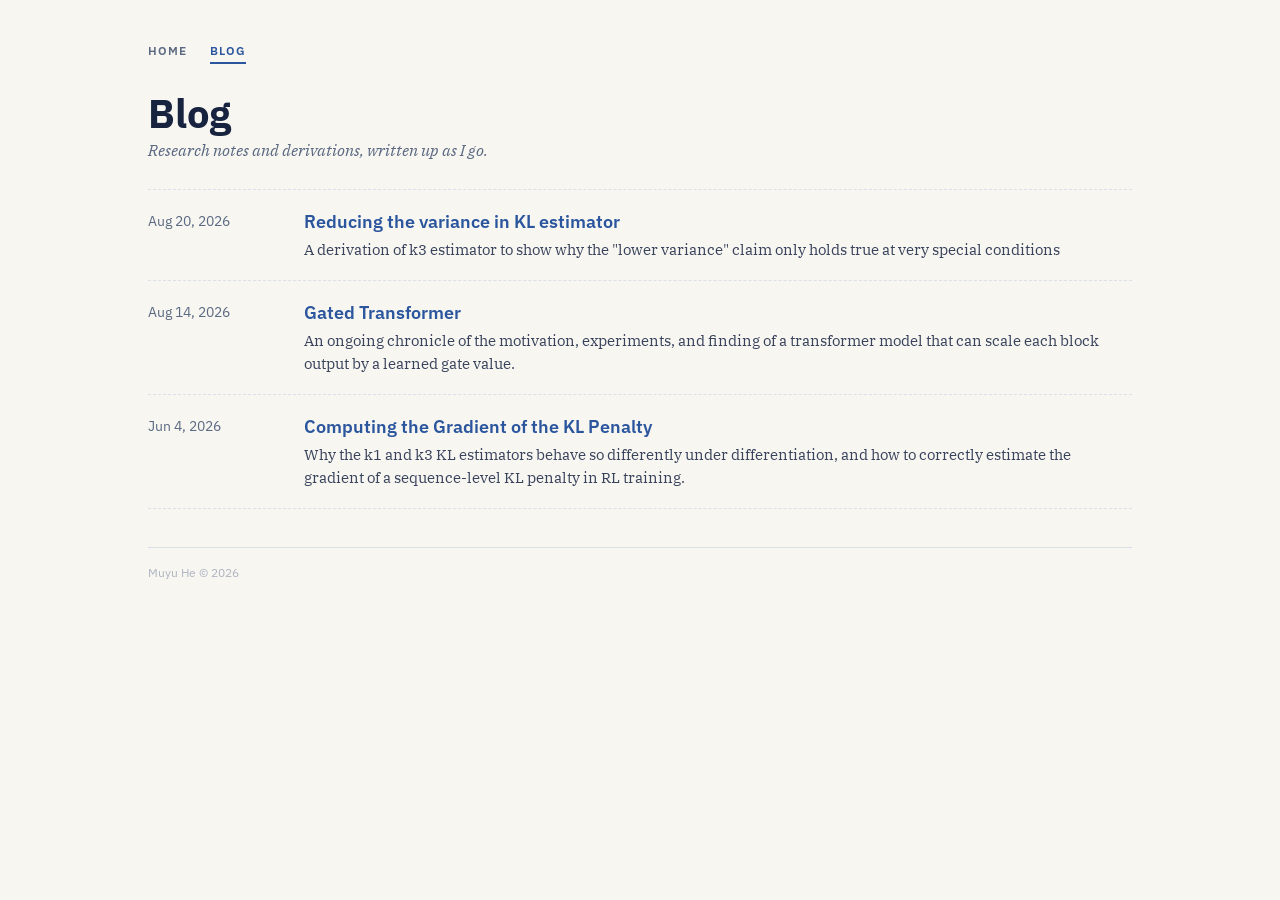
==== blog.html @ e43b126d "Fix Value Vectors paper link" ====
<!DOCTYPE html>
<html lang="en">
<head>
  <meta charset="utf-8" />
  <meta name="viewport" content="width=device-width, initial-scale=1" />
  <title>Blog — Muyu He</title>
  <link rel="icon" type="image/png" href="assets/avatar.png" />
  <link rel="apple-touch-icon" href="assets/avatar.png" />
  <meta name="description" content="Muyu He's research notes on LLMs, RL, and interpretability." />
  <link rel="preconnect" href="https://fonts.googleapis.com" />
  <link rel="preconnect" href="https://fonts.gstatic.com" crossorigin />
  <link href="https://fonts.googleapis.com/css2?family=IBM+Plex+Sans:wght@400;500;600;700&family=IBM+Plex+Serif:ital,wght@0,400;0,500;1,400&display=swap" rel="stylesheet" />
  <link rel="stylesheet" href="style.css" />
</head>
<body>
  <main class="page">
    <nav class="topnav">
      <a href="index.html">Home</a>
      <a href="blog.html" class="active">Blog</a>
    </nav>
    <header class="masthead">
      <h1 class="name">Blog</h1>
    </header>
    <p class="blog-sub">Research notes and derivations, written up as I go.</p>

    <div class="post-list" id="post-list"></div>

    <footer class="footer">Muyu He &copy; 2026</footer>
  </main>

  <script src="data.js?v=20260822-links"></script>
  <script src="blog.js"></script>
</body>
</html>
---- style.css ----
:root {
  /* Nous-inspired palette: off-white + deep blue */
  --ink: #18243f;
  --clay: #2b569e;
  --ivory: #f7f6f1;
  --muted: #5b6982;
  --hair: #dbdfe9;
  --card: #ffffff;
  --sans: "IBM Plex Sans", ui-sans-serif, -apple-system, sans-serif;
  --serif: "IBM Plex Serif", Georgia, serif;
}

* { box-sizing: border-box; }

body {
  margin: 0;
  background: var(--ivory);
  color: var(--ink);
  font-family: var(--serif);
  -webkit-font-smoothing: antialiased;
  text-rendering: optimizeLegibility;
}

.page {
  max-width: 1060px;
  margin: 0 auto;
  padding: 2.6rem clamp(1.1rem, 4vw, 2.4rem) 2rem;
}

/* ---- Top nav ---- */
.topnav {
  display: flex;
  gap: 1.4rem;
  margin-bottom: 1.4rem;
  font-family: var(--sans);
  font-size: 0.78rem;
  font-weight: 600;
  letter-spacing: 0.08em;
  text-transform: uppercase;
}
.topnav a {
  color: var(--muted);
  text-decoration: none;
  padding-bottom: 0.3rem;
  border-bottom: 2px solid transparent;
  transition: color 0.18s, border-color 0.18s;
}
.topnav a:hover { color: var(--ink); }
.topnav a.active { color: var(--clay); border-bottom-color: var(--clay); }

/* ---- Masthead ---- */
.masthead {
  display: flex;
  align-items: flex-end;
  justify-content: space-between;
  flex-wrap: wrap;
  gap: 0.9rem 1.4rem;
  padding-bottom: 0.5rem;
}
.name {
  font-family: var(--sans);
  font-weight: 700;
  font-size: clamp(1.9rem, 4vw, 2.5rem);
  letter-spacing: -0.01em;
  margin: 0;
}
.chips { display: flex; flex-wrap: wrap; gap: 0.5rem; }

/* ---- Chips (pills, matching the resume) ---- */
.chip {
  display: inline-flex;
  align-items: center;
  gap: 0.34em;
  padding: 0.24em 0.62em;
  border: 1px solid var(--hair);
  border-radius: 999px;
  background: var(--card);
  font-family: var(--sans);
  font-size: 0.8rem;
  color: var(--muted);
  text-decoration: none;
  line-height: 1;
  transition: border-color 0.18s, color 0.18s;
}
.chip:hover { border-color: var(--clay); color: var(--ink); }
.chip svg { height: 0.92em; width: auto; display: block; }
.repo-name svg { height: 0.95em; width: auto; vertical-align: -0.12em; margin-right: 0.35em; }
.chip .ico-ink { fill: var(--ink); }
.chip .ico-star { fill: var(--clay); }
.chip .count { color: var(--muted); }

/* ---- Sections ---- */
.section { margin-top: 2.1rem; }
.section-title {
  font-family: var(--sans);
  font-weight: 600;
  font-size: 1.3rem;
  color: var(--clay);
  margin: 0 0 0.9rem;
  padding-bottom: 0.35rem;
  border-bottom: 1px solid var(--hair);
}

/* ---- README / about (no box — sits on the background) ---- */
.readme {
  display: flex;
  gap: 2rem;
  align-items: flex-start;
}
.about {
  flex: 1;
  min-width: 0;
  font-size: 1rem;
  line-height: 1.6;
  color: #2c3550;
}
.portrait {
  flex-shrink: 0;
  width: 230px;
  height: 230px;
  object-fit: cover;
  border-radius: 12px;
  border: 1px solid var(--hair);
}
.about p { margin: 0 0 0.85rem; }
.about p:last-child { margin-bottom: 0; }
.about a { color: var(--clay); text-decoration: none; border-bottom: 1px solid var(--hair); }
.about a:hover { border-bottom-color: var(--clay); }
.about .loves {
  margin: 0 0 0.85rem;
  padding-left: 1.4rem;
}
.about .loves li { margin-bottom: 0.35rem; padding-left: 0.25rem; }
.about .loves li::marker { color: var(--clay); font-family: var(--sans); font-weight: 600; }

/* ---- 2x2 grid ---- */
.grid {
  display: grid;
  grid-template-columns: 1fr 1fr;
  gap: 1rem;
}

/* ---- Cards ---- */
.card {
  display: flex;
  flex-direction: column;
  background: var(--card);
  border: 1px solid var(--hair);
  border-radius: 12px;
  padding: 1.05rem 1.1rem 1.1rem;
  text-decoration: none;
  color: inherit;
  transition: border-color 0.2s, transform 0.2s, box-shadow 0.2s;
}
.card:hover {
  border-color: var(--clay);
  transform: translateY(-2px);
  box-shadow: 0 12px 30px -20px rgba(0, 0, 0, 0.4);
}

.card-head {
  display: flex;
  align-items: center;
  justify-content: space-between;
  gap: 0.6rem;
  margin-bottom: 0.6rem;
}
.repo-name { font-family: var(--sans); font-weight: 600; font-size: 1.02rem; }
.repo-name .owner { color: var(--muted); font-weight: 400; }

/* Paper thumbnail */
.thumb {
  aspect-ratio: 16 / 9;
  background: #eef0f5;
  border: 1px solid var(--hair);
  border-radius: 8px;
  overflow: hidden;
  margin-bottom: 0.7rem;
}
.thumb img { width: 100%; height: 100%; object-fit: cover; object-position: top center; display: block; }

.paper-meta {
  display: flex;
  align-items: center;
  justify-content: space-between;
  gap: 0.6rem;
  margin-bottom: 0.3rem;
}
.badge {
  font-family: var(--sans);
  font-size: 0.72rem;
  letter-spacing: 0.06em;
  text-transform: uppercase;
  color: var(--muted);
}
.paper-title {
  font-family: var(--sans);
  font-weight: 600;
  font-size: 1.02rem;
  line-height: 1.28;
  margin: 0 0 0.55rem;
}

/* Bullets */
.bullets { margin: 0.1rem 0 0; padding: 0; list-style: none; }
.bullets li {
  position: relative;
  padding-left: 0.95em;
  font-size: 0.92rem;
  line-height: 1.42;
  color: #39435c;
  margin-bottom: 0.3rem;
}
.bullets li:last-child { margin-bottom: 0; }
.bullets li::before {
  content: "–";
  position: absolute;
  left: 0;
  color: var(--clay);
}

/* ---- Blog index ---- */
.blog-sub {
  margin: -0.4rem 0 1.8rem;
  color: var(--muted);
  font-style: italic;
  font-size: 1rem;
}
.post-list { display: flex; flex-direction: column; }
.post-row {
  display: flex;
  gap: 1.6rem;
  padding: 1.2rem 0;
  border-top: 1px dashed var(--hair);
  text-decoration: none;
  color: inherit;
}
.post-list .post-row:last-child { border-bottom: 1px dashed var(--hair); }
.post-date {
  flex: 0 0 130px;
  font-family: var(--sans);
  font-size: 0.85rem;
  color: var(--muted);
  padding-top: 0.15rem;
}
.post-info { display: flex; flex-direction: column; gap: 0.3rem; }
.post-title {
  font-family: var(--sans);
  font-weight: 600;
  font-size: 1.15rem;
  color: var(--clay);
  transition: opacity 0.18s;
}
.post-row:hover .post-title { opacity: 0.75; }
.post-blurb { font-size: 0.95rem; line-height: 1.5; color: #39435c; }

@media (max-width: 560px) {
  .post-row { flex-direction: column; gap: 0.3rem; }
  .post-date { flex: none; }
}

/* ---- Blog post ---- */
.post { max-width: 720px; margin: 0 auto; }
.back-link {
  display: inline-block;
  font-family: var(--sans);
  font-size: 0.82rem;
  font-weight: 600;
  color: var(--muted);
  text-decoration: none;
  margin-bottom: 1.1rem;
}
.back-link:hover { color: var(--clay); }
.post-h1 {
  font-family: var(--sans);
  font-weight: 700;
  font-size: clamp(1.5rem, 4vw, 2rem);
  line-height: 1.25;
  letter-spacing: -0.01em;
  margin: 0 0 0.5rem;
}
.post-meta {
  font-family: var(--sans);
  font-size: 0.85rem;
  color: var(--muted);
  margin: 0 0 1.8rem;
  padding-bottom: 1.4rem;
  border-bottom: 1px solid var(--hair);
}
.post p {
  font-size: 1.02rem;
  line-height: 1.68;
  color: #223050;
  margin: 0 0 1.1rem;
}
.post h2 {
  font-family: var(--sans);
  font-weight: 600;
  font-size: 1.2rem;
  color: var(--clay);
  margin: 2.1rem 0 0.9rem;
}
.post code {
  font-family: "IBM Plex Mono", ui-monospace, monospace;
  font-size: 0.88em;
  background: #eef0f5;
  border: 1px solid var(--hair);
  border-radius: 4px;
  padding: 0.1em 0.4em;
}
.post pre {
  overflow-x: auto;
  margin: 0 0 1.1rem;
  padding: 1rem 1.1rem;
  background: #eef0f5;
  border: 1px solid var(--hair);
  border-radius: 8px;
}
.post pre code {
  display: block;
  min-width: max-content;
  padding: 0;
  background: none;
  border: 0;
  line-height: 1.6;
}
.post ol { padding-left: 1.3rem; margin: 0 0 1.1rem; }
.post ol li { font-size: 1.02rem; line-height: 1.6; margin-bottom: 0.5rem; color: #223050; }
.post a { color: var(--clay); }
.research-log { margin-top: 2.6rem; }
.research-entry { padding-bottom: 0.35rem; }
.entry-date-divider {
  display: flex;
  align-items: center;
  gap: 0.8rem;
  margin: 3rem 0 0.55rem !important;
  color: var(--muted) !important;
  font-size: 0.78rem !important;
  font-weight: 600 !important;
  letter-spacing: 0.06em;
  text-transform: uppercase;
}
.entry-date-divider::before,
.entry-date-divider::after {
  content: "";
  height: 1px;
  background: var(--hair);
}
.entry-date-divider::before { width: 1.25rem; }
.entry-date-divider::after { flex: 1; }
.entry-date-divider span {
  flex: none;
  padding: 0.35rem 0.7rem;
  background: var(--card);
  border: 1px solid var(--hair);
  border-radius: 999px;
}
.research-figure {
  width: min(100%, 640px);
  margin: 1.55rem auto 2rem;
}
.research-figure a {
  display: block;
  overflow: hidden;
  background: var(--card);
  border: 1px solid var(--hair);
  border-radius: 10px;
}
.research-figure img {
  display: block;
  width: 100%;
  height: auto;
}
.research-figure figcaption {
  margin-top: 0.55rem;
  padding: 0 0.1rem;
  font-family: var(--sans);
  font-size: 0.78rem;
  line-height: 1.45;
  color: var(--muted);
}
.citation-heading { margin-top: 3.2rem !important; }
.post-footer-link {
  margin-top: 2.2rem;
  padding-top: 1.4rem;
  border-top: 1px solid var(--hair);
  width: 100%;
}

/* KaTeX display blocks: let wide equations scroll instead of overflowing */
.katex-display {
  overflow-x: auto;
  overflow-y: hidden;
  padding: 0.5rem 0 1rem;
  margin: 0 0 1.1rem;
}
.katex-display > .katex { text-align: left; }

/* ---- Footer ---- */
.footer {
  margin-top: 2.4rem;
  padding-top: 1rem;
  border-top: 1px solid var(--hair);
  font-family: var(--sans);
  font-size: 0.78rem;
  color: #aeb4c2;
}

/* ---- Responsive ---- */
@media (max-width: 720px) {
  .grid { grid-template-columns: 1fr; }
  .masthead { align-items: flex-start; }
  .readme { flex-direction: column-reverse; align-items: center; }
  .portrait { width: 200px; height: 200px; }
}
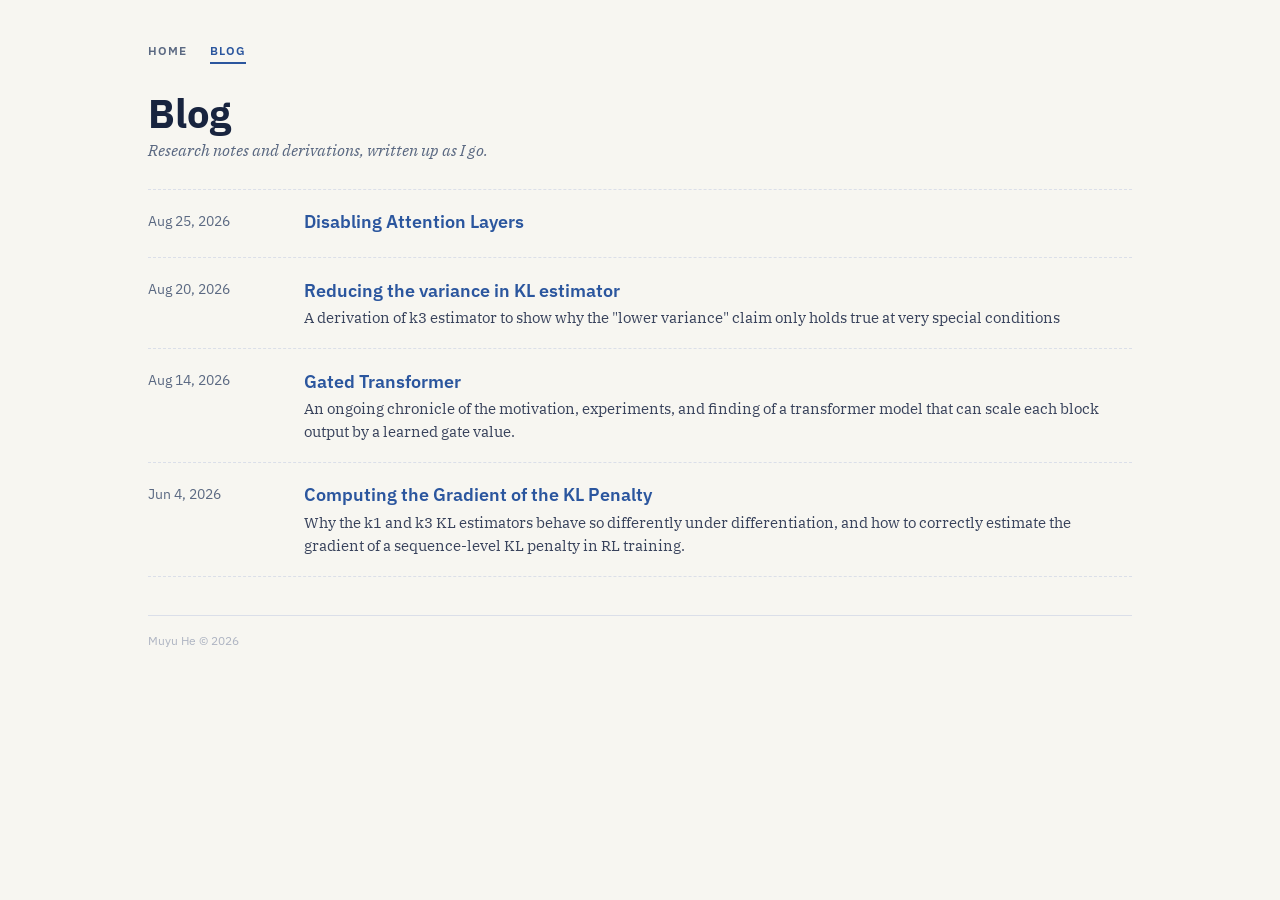
==== commit 4a205da0: "Add Disabling Attention Layers blog placeholder" ====
--- a/blog.html
+++ b/blog.html
@@ -28,7 +28,7 @@
     <footer class="footer">Muyu He &copy; 2026</footer>
   </main>
 
-  <script src="data.js?v=20260822-links"></script>
+  <script src="data.js?v=20260825-disabling-attention"></script>
   <script src="blog.js"></script>
 </body>
 </html>
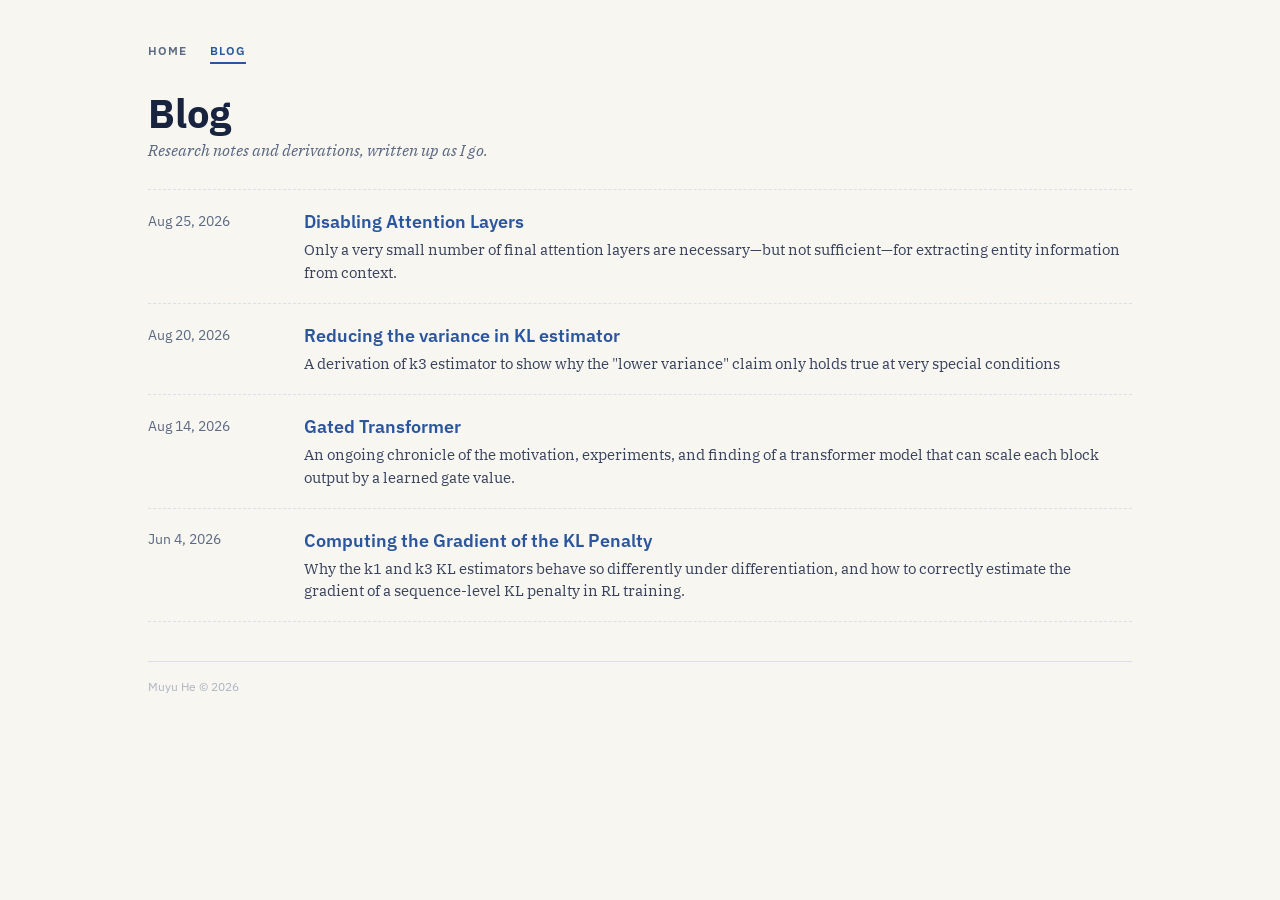
==== commit e9905eb0: "Publish Disabling Attention Layers post" ====
--- a/blog.html
+++ b/blog.html
@@ -28,7 +28,7 @@
     <footer class="footer">Muyu He &copy; 2026</footer>
   </main>
 
-  <script src="data.js?v=20260825-disabling-attention"></script>
+  <script src="data.js?v=20260825-disabling-attention-post"></script>
   <script src="blog.js"></script>
 </body>
 </html>
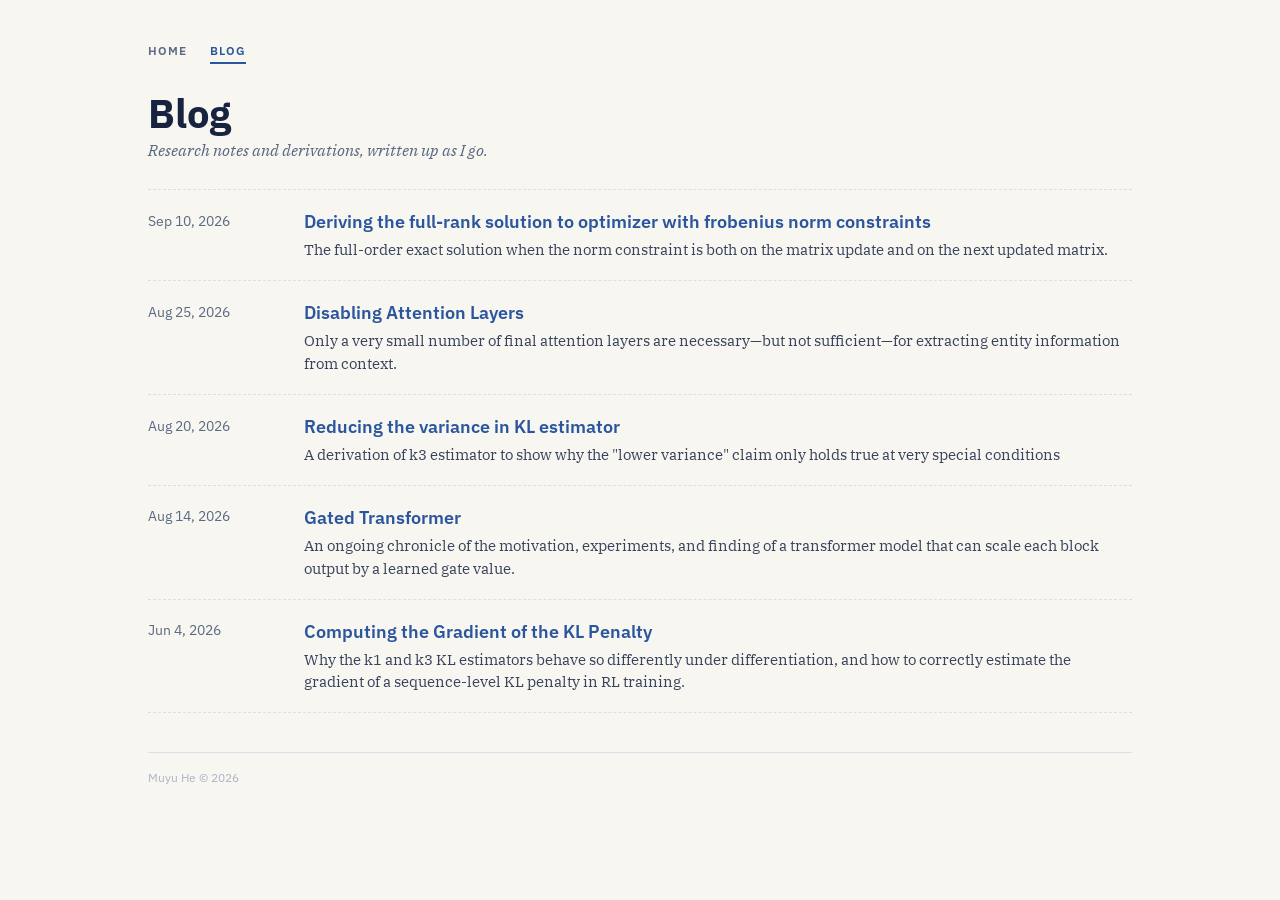
==== commit 218a9b02: "Refresh citations and stars from Google Scholar and GitHub" ====
--- a/blog.html
+++ b/blog.html
@@ -28,7 +28,7 @@
     <footer class="footer">Muyu He &copy; 2026</footer>
   </main>
 
-  <script src="data.js?v=20260825-disabling-attention-post"></script>
+  <script src="data.js?v=20260912-metrics"></script>
   <script src="blog.js"></script>
 </body>
 </html>
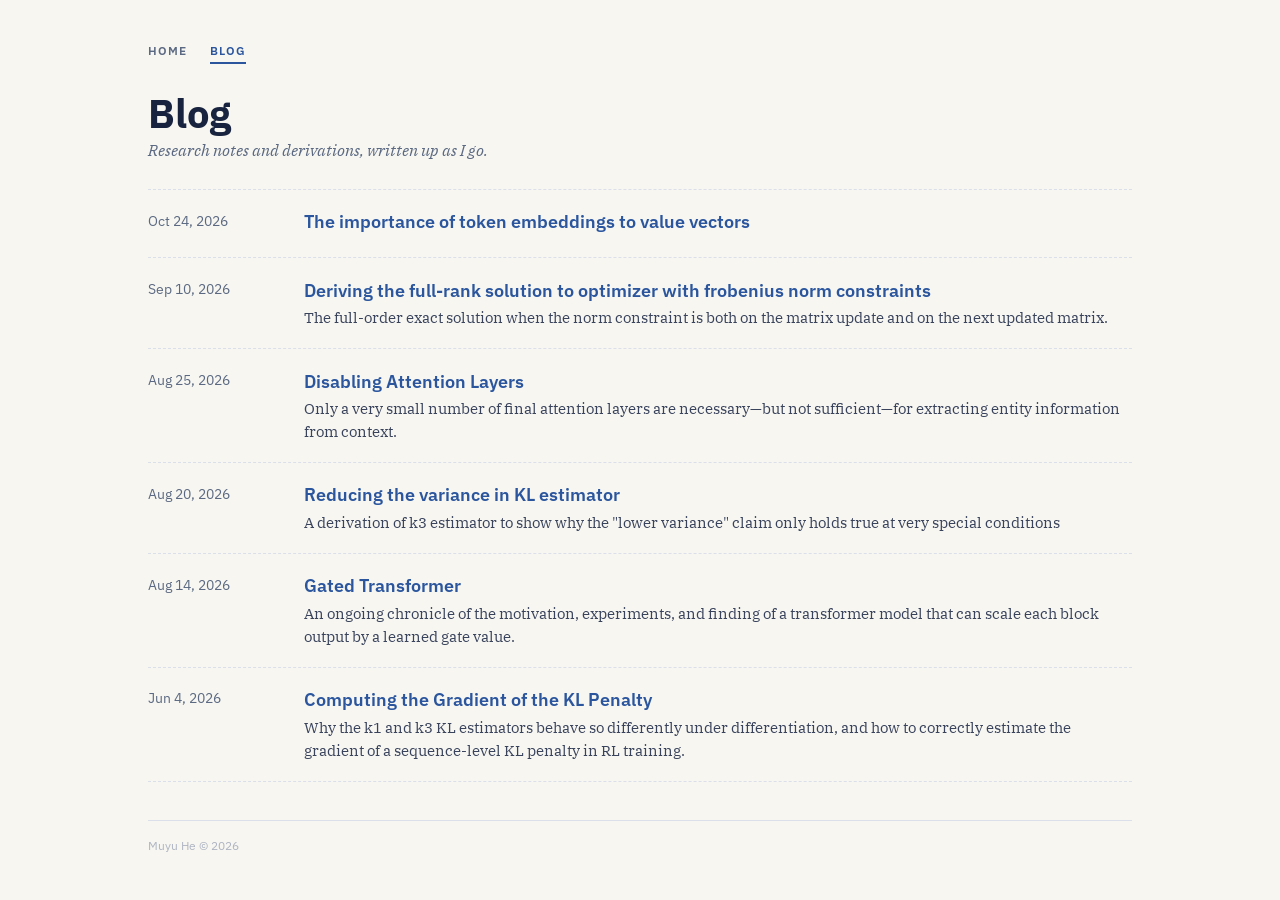
==== commit 121454fa: "Add empty token embeddings and value vectors blog post" ====
--- a/blog.html
+++ b/blog.html
@@ -28,7 +28,7 @@
     <footer class="footer">Muyu He &copy; 2026</footer>
   </main>
 
-  <script src="data.js?v=20260912-metrics"></script>
+  <script src="data.js?v=20261024-token-embeddings"></script>
   <script src="blog.js"></script>
 </body>
 </html>
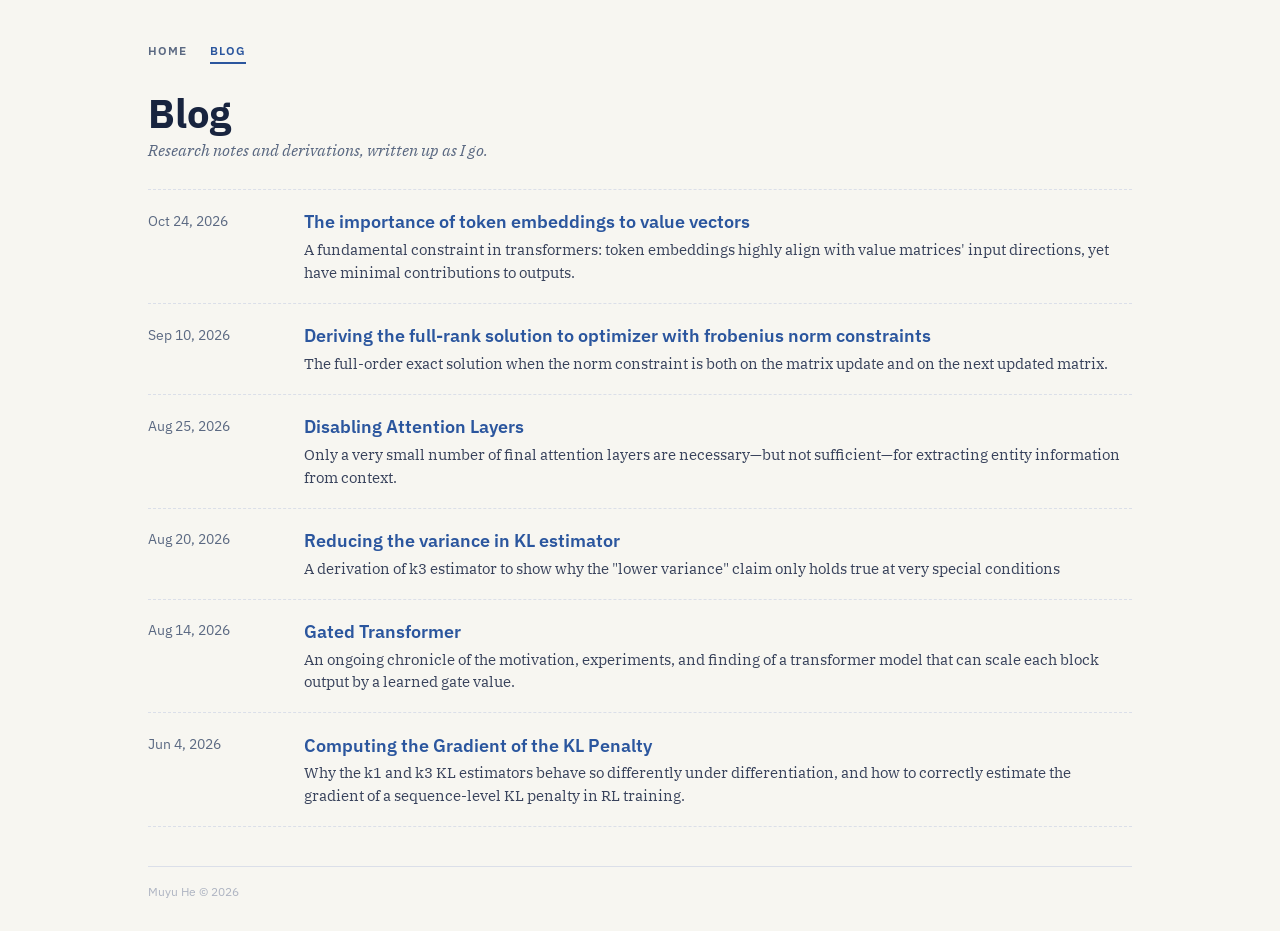
==== commit e3ff9dba: "Add October 25 token embeddings entry and blog description" ====
--- a/blog.html
+++ b/blog.html
@@ -28,7 +28,7 @@
     <footer class="footer">Muyu He &copy; 2026</footer>
   </main>
 
-  <script src="data.js?v=20261024-token-embeddings"></script>
+  <script src="data.js?v=20261025-token-embeddings"></script>
   <script src="blog.js"></script>
 </body>
 </html>
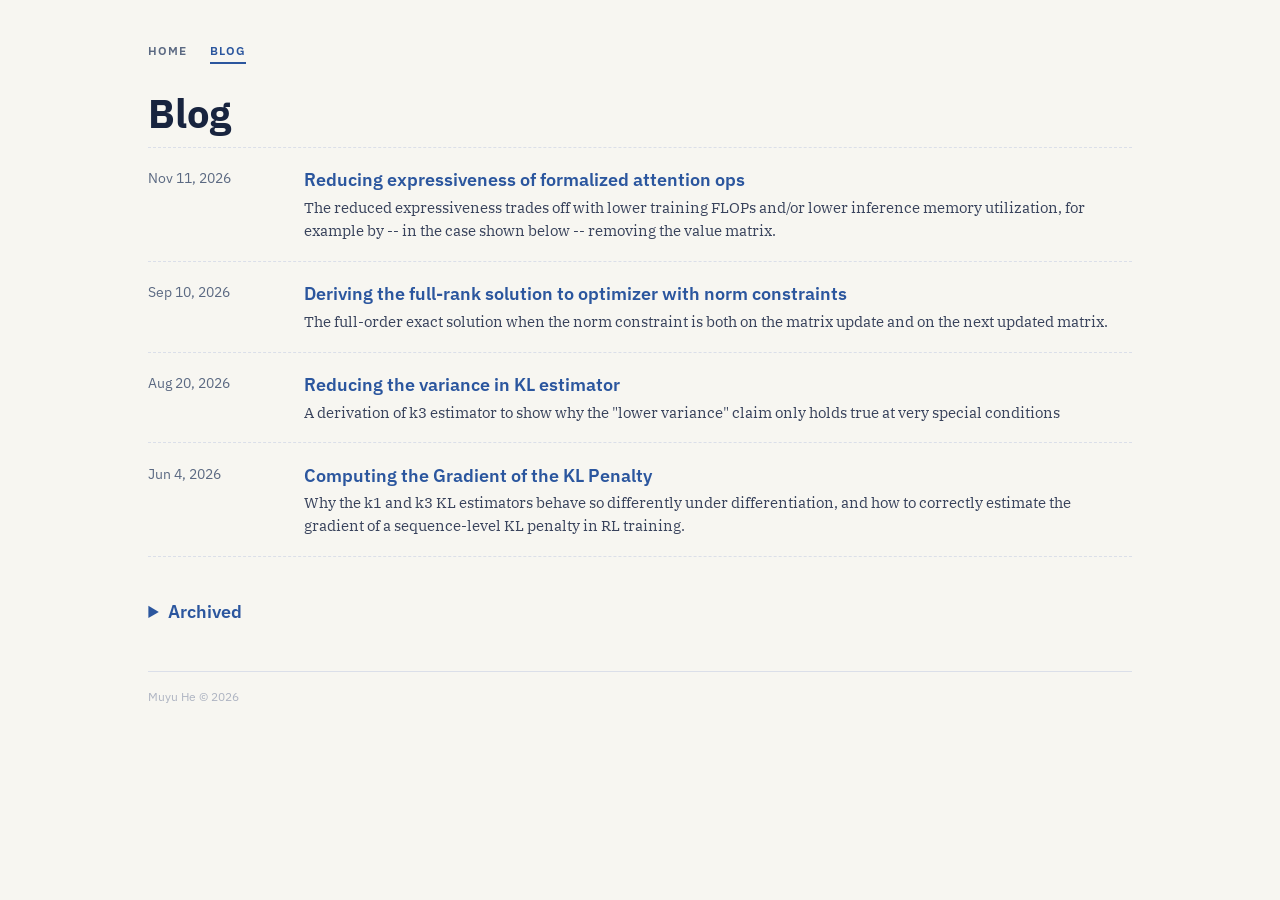
==== commit 20a68ee0: "Add collapsible blog archive and remove subtitle" ====
--- a/blog.html
+++ b/blog.html
@@ -10,7 +10,7 @@
   <link rel="preconnect" href="https://fonts.googleapis.com" />
   <link rel="preconnect" href="https://fonts.gstatic.com" crossorigin />
   <link href="https://fonts.googleapis.com/css2?family=IBM+Plex+Sans:wght@400;500;600;700&family=IBM+Plex+Serif:ital,wght@0,400;0,500;1,400&display=swap" rel="stylesheet" />
-  <link rel="stylesheet" href="style.css" />
+  <link rel="stylesheet" href="style.css?v=20261113-archive" />
 </head>
 <body>
   <main class="page">
@@ -21,14 +21,17 @@
     <header class="masthead">
       <h1 class="name">Blog</h1>
     </header>
-    <p class="blog-sub">Research notes and derivations, written up as I go.</p>
+    <div class="post-list" id="post-list"></div>
 
-    <div class="post-list" id="post-list"></div>
+    <details class="blog-archive">
+      <summary>Archived</summary>
+      <div class="post-list" id="archived-post-list"></div>
+    </details>
 
     <footer class="footer">Muyu He &copy; 2026</footer>
   </main>
 
-  <script src="data.js?v=20261025-token-embeddings"></script>
-  <script src="blog.js"></script>
+  <script src="data.js?v=20261113-archive"></script>
+  <script src="blog.js?v=20261113-archive"></script>
 </body>
 </html>
--- a/style.css
+++ b/style.css
@@ -220,12 +220,20 @@
 }
 
 /* ---- Blog index ---- */
-.blog-sub {
-  margin: -0.4rem 0 1.8rem;
-  color: var(--muted);
-  font-style: italic;
-  font-size: 1rem;
-}
+.blog-archive { margin-top: 2rem; }
+.blog-archive > summary {
+  padding: 0.6rem 0;
+  font-family: var(--sans);
+  font-size: 1.15rem;
+  font-weight: 600;
+  color: var(--clay);
+  cursor: pointer;
+}
+.blog-archive > summary:focus-visible {
+  outline: 2px solid var(--clay);
+  outline-offset: 4px;
+}
+.blog-archive[open] > summary { margin-bottom: 0.6rem; }
 .post-list { display: flex; flex-direction: column; }
 .post-row {
   display: flex;
